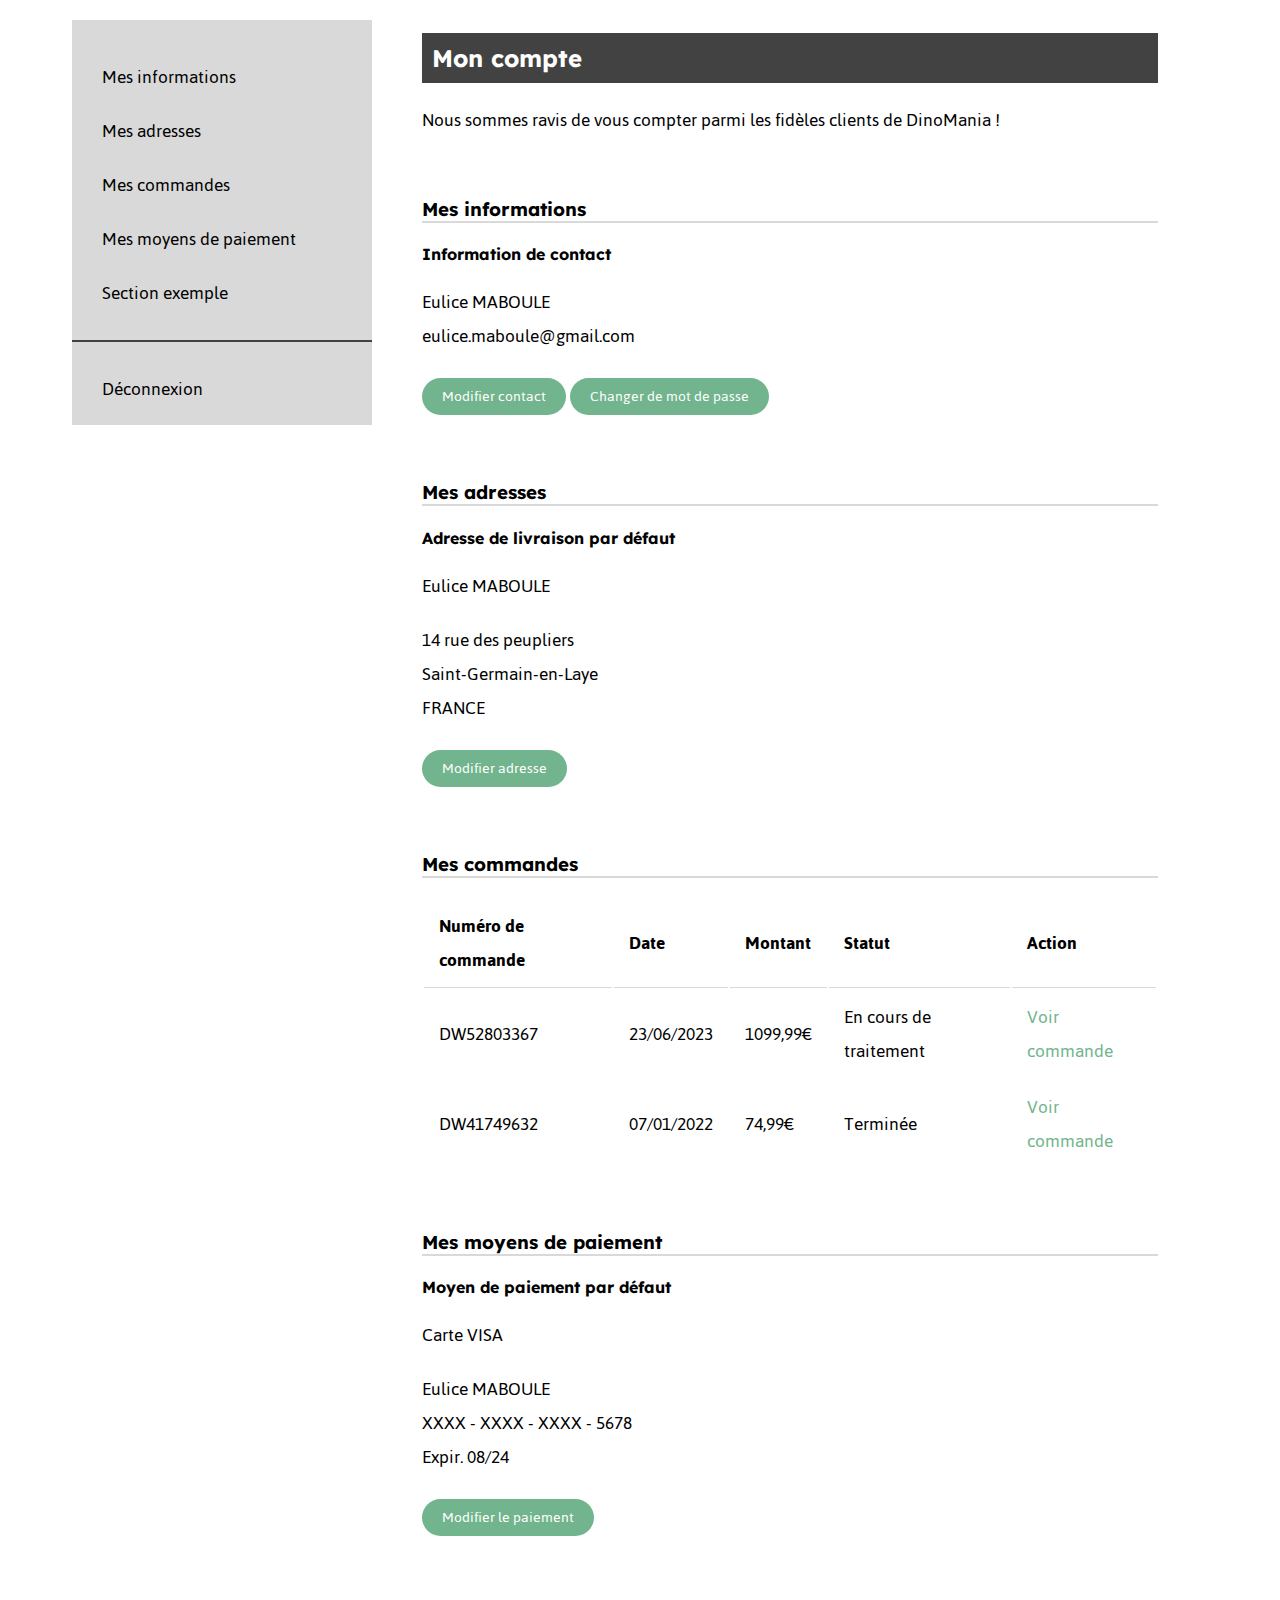
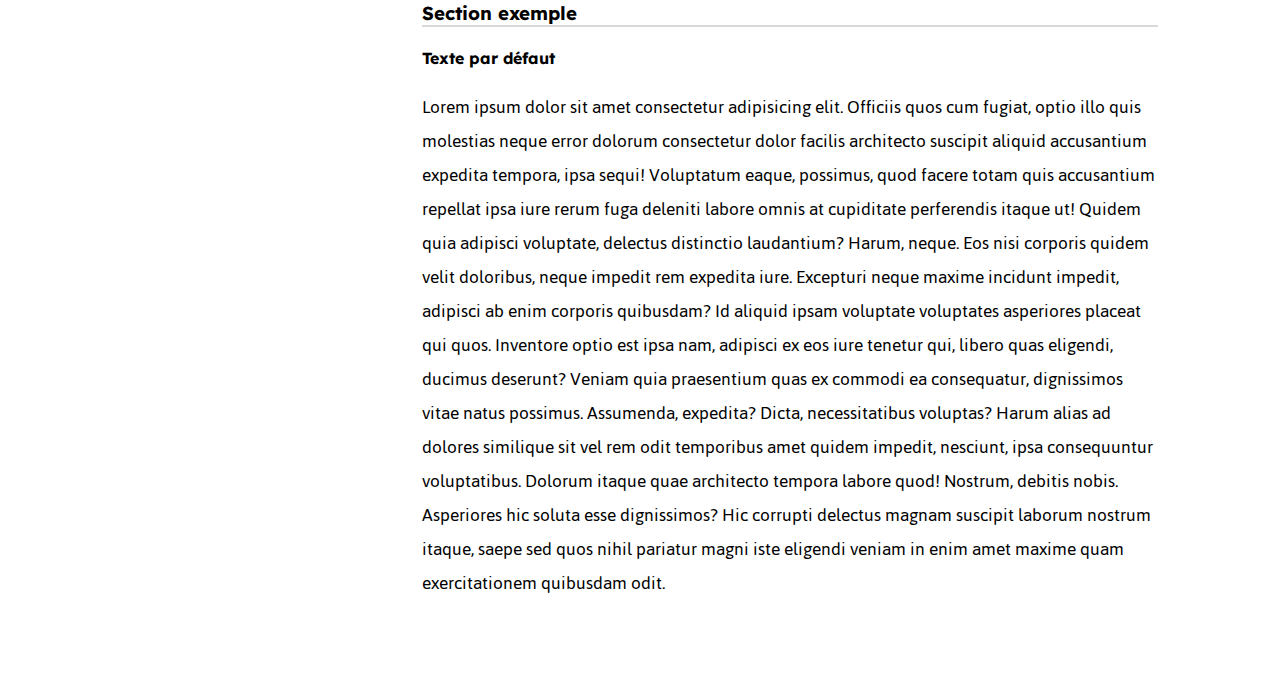
==== account.html @ 9f23fa91 "Product page finalized & several small updates" ====
<!DOCTYPE html>
<html lang="fr">

<head>
    <meta charset="UTF-8">
    <meta name="viewport" content="width=device-width, initial-scale=1.0">
    <title>Compte client - DinoMania</title>
    <link rel="stylesheet" href="styles.css">
    <link rel="stylesheet" href="style-CA.css">
    <link rel="preconnect" href="https://fonts.googleapis.com">
    <link rel="preconnect" href="https://fonts.gstatic.com" crossorigin>
    <link
        href="https://fonts.googleapis.com/css2?family=Jaldi:wght@400;700&family=Lexend:wght@100;200;300;400;500;600;700;800;900&family=Open+Sans:ital,wght@0,300;0,400;0,500;0,600;0,700;0,800;1,300;1,400;1,500;1,600;1,700;1,800&display=swap"
        rel="stylesheet">
</head>

<body>
    <!-- Insérer header -->

    <main class="flex">
        <div class="accountNav">
            <ul class="navItems" role="list">
                <li><a href="#infosCompte">Mes informations</a></li>
                <li><a href="#infosLivraison">Mes adresses</a></li>
                <li><a href="#commandesClient">Mes commandes</a></li>
                <li><a href="#moyensPaiement">Mes moyens de paiement</a></li>
                <li><a href="sectionipsum">Section exemple</a></li>
            </ul>
            <hr>
            <ul class="navItems" role="list">
                <li><a href="index.html">Déconnexion</a></li>
            </ul>
        </div>

        <div id="accountContent">
            <header>
                <h2>Mon compte</h2>
                <p>Nous sommes ravis de vous compter parmi les fidèles clients de DinoMania !</p>
            </header>
            <section id="infosCompte" class="accountSection">
                <h3>Mes informations</h3>
                <div class="subsection">
                    <h4>Information de contact</h4>
                    <p>Eulice MABOULE<br>eulice.maboule@gmail.com</p>
                    <a href="#" class="editButton">Modifier contact</a>
                    <a href="#" class="editButton">Changer de mot de passe</a>
                </div>
            </section>

            <section id="infosLivraison" class="accountSection">
                <h3>Mes adresses</h3>
                <div class="subsection">
                    <h4>Adresse de livraison par défaut</h4>
                    <p>Eulice MABOULE</p>
                    <p>14 rue des peupliers <br> Saint-Germain-en-Laye <br> FRANCE</p>
                    <a href="#" class="editButton">Modifier adresse</a>
                </div>
            </section>

            <section id="commandesClient" class="accountSection">
                <h3>Mes commandes</h3>
                <div class="subsection">
                    <table class="orderTable">
                        <tr>
                            <th>Numéro de commande</th>
                            <th>Date</th>
                            <th>Montant</th>
                            <th>Statut</th>
                            <th>Action</th>
                        </tr>
                        <tr>
                            <td>DW52803367</td>
                            <td>23/06/2023</td>
                            <td>1099,99€</td>
                            <td>En cours de traitement</td>
                            <td><a href="#">Voir commande</a></td>
                        </tr>
                        <tr>
                            <td>DW41749632</td>
                            <td>07/01/2022</td>
                            <td>74,99€</td>
                            <td>Terminée</td>
                            <td><a href="#">Voir commande</a></td>
                        </tr>
                    </table>
                </div>
            </section>

            <section id="moyensPaiement" class="accountSection">
                <h3>Mes moyens de paiement</h3>
                <div class="subsection">
                    <h4>Moyen de paiement par défaut</h4>
                    <p>Carte VISA</p>
                    <p>Eulice MABOULE <br> XXXX - XXXX - XXXX - 5678 <br> Expir. 08/24</p>
                    <a href="#" class="editButton">Modifier le paiement</a>
                </div>
            </section>
            <section id="sectionIpsum" class="accountSection">
                <h3>Section exemple</h3>
                <div class="subsection">
                    <h4>Texte par défaut</h4>
                    <p>Lorem ipsum dolor sit amet consectetur adipisicing elit. Officiis quos cum fugiat, optio illo
                        quis
                        molestias neque error dolorum consectetur dolor facilis architecto suscipit aliquid accusantium
                        expedita tempora, ipsa sequi!
                        Voluptatum eaque, possimus, quod facere totam quis accusantium repellat ipsa iure rerum fuga
                        deleniti labore omnis at cupiditate perferendis itaque ut! Quidem quia adipisci voluptate,
                        delectus
                        distinctio laudantium? Harum, neque.
                        Eos nisi corporis quidem velit doloribus, neque impedit rem expedita iure. Excepturi neque
                        maxime
                        incidunt impedit, adipisci ab enim corporis quibusdam? Id aliquid ipsam voluptate voluptates
                        asperiores placeat qui quos.
                        Inventore optio est ipsa nam, adipisci ex eos iure tenetur qui, libero quas eligendi, ducimus
                        deserunt? Veniam quia praesentium quas ex commodi ea consequatur, dignissimos vitae natus
                        possimus.
                        Assumenda, expedita?
                        Dicta, necessitatibus voluptas? Harum alias ad dolores similique sit vel rem odit temporibus
                        amet
                        quidem impedit, nesciunt, ipsa consequuntur voluptatibus. Dolorum itaque quae architecto tempora
                        labore quod! Nostrum, debitis nobis.
                        Asperiores hic soluta esse dignissimos? Hic corrupti delectus magnam suscipit laborum nostrum
                        itaque, saepe sed quos nihil pariatur magni iste eligendi veniam in enim amet maxime quam
                        exercitationem quibusdam odit.
                    </p>
            </section>
        </div>
    </main>
    <!-- Insérer footer -->
</body>

</html>
---- styles.css ----
/* Styles site-wide ---------------------------------------------------- */

@import url(https://fonts.googleapis.com/css2?family=Jaldi:wght@400;700&family=Lexend:wght@100;200;300;400;500;600;700;800;900&family=Open+Sans:ital,wght@0,300;0,400;0,500;0,600;0,700;0,800;1,300;1,400;1,500;1,600;1,700;1,800&display=swap);

h1, h2, h3, h4 {
    font-family: 'Lexend', Arial, sans-serif;
}

p, a, table, ul, .text {
    font-family: 'Jaldi', Arial, sans-serif;
    font-size: 20px;
}

p {
    padding: 0;
}

a {
    color: #71B48D;
    text-decoration: none;
}

a:hover {
    color: #424242;
}

.linkSelected {
    font-weight: bold;
    pointer-events: none;
}

/* Buttons ------------------------------------------------------------- */

.overlayButton {
    color: white;
    text-decoration: none;
    background-color: #71B48D;
    padding: 5px 20px;
    margin: 5px 5px;
    border-radius: 25px;
    display: inline-block;
}

.overlayButton:hover {
    color: rgb(0, 0, 0);
    background-color: #ffffff;
}

.lightButton {
    display: inline-block;
    color: white;
    border: 1px solid white;
    text-decoration: none;
    border-radius: 25px;
    padding: 5px 40px;
}

.lightButton:hover {
    color: black;
    background-color: white;
}

.editButton {
    color: white;
    font-size: medium;
    text-decoration: none;
    background-color: #71B48D;
    padding: 5px 20px;
    margin: 5px 0px;
    border-radius: 25px;
    display: inline-block;
}

.editButton:hover {
    color: white;
    background-color: #345140;
}

/*  Breadcrumb ------------------------------- */

.contentTop {
    min-height: 50px;
}

.breadcrumb {
    display: flex;
    flex-direction: row;
    justify-content: flex-start;
    align-items: center;
    font-family: 'Lexend', Arial, sans-serif;
    text-transform: uppercase;
}

.breadcrumb a {
    color: black;
    text-decoration: none;
}

.breadcrumb a:hover {
    color: #71B48D;
}

.breadcrumb span {
    padding: 5px;
}

/*  Recommended products --------------------------------- */

.recommendedItem {
    padding: 20px;
}

.productContainer {
    border-radius: 15px;
    height: 300px;
    width: auto;
    position: relative;
}

.productImage {
    width: 100%;
    height: 100%;
    border-radius: inherit;
    object-fit: cover;
}

.recommendedOverlay {
    width: 100%;
    height: 100%;
    border-radius: inherit;
    position: absolute;
    background: rgba(0, 0, 0, 0.6);
    display: flex;
    justify-content: center;
    align-items: center;
    flex-direction: column;
    opacity: 0;
}

.recommendedOverlay:hover {
    opacity: 1;
}

.productCat {
    color: white;
    background-color: #71B48D;
    border-radius: 5px;
    padding: 1% 3%;
    position: absolute;
    top: 5%;
    left: 5%;
    opacity: 90%;
}

.productPrice {
    Color: white;
    background-color: #424242;
    border-radius: 5px;
    padding: 1% 3%;
    position: absolute;
    bottom: 5%;
    right: 5%;
    opacity: 90%;
}

/* Cross-promo ----------------------------------- */

.crossPromo {
    margin-top: 25px;
}

.crossPromo h2 {
    text-align: center;
}
---- style-CA.css ----
/* Styles Page Compte client ---------------------------------------------------- */

body {
    padding-left: 5%;
    padding-right: 5%;
}

.flex {
    display: flex;
    flex-direction: row;
}


/* Account content --------------------------------------------------------------- */

#accountContent {
    padding: 50px;
    padding-top: 5px;
    max-width: 70%;
}

#accountContent h2 {
    background-color: #424242;
    vertical-align: middle;
    padding: 10px 10px;
    color: white;
}

#accountContent h3 {
    border-bottom: 2px solid #D9D9D9;
}

.accountSection {
    margin-top: 60px;
    margin-bottom: 30px;
}

.orderTable {
    text-align: left;
    table-layout: auto;
    width: 100%;
}

.orderTable th {
    border-bottom: 1px solid #D9D9D9;
    padding: 10px 15px;

}

.orderTable td {
    padding: 10px 15px;
}

/* Navigation latérale Page Compte client ---------------------------------------------------- */

.accountNav {
    background-color: #D9D9D9;
    min-width: 300px;
    max-height: 385px;
    padding-top: 10px;
    padding-bottom: 10px;
    position: sticky;
    top: 20px;
}

.accountNav a {
    color: black;
    padding: 10px 30px;
    display: block;
}

.accountNav a:hover {
    color: #D9D9D9;
    background-color: #424242;
}

.accountNav hr {
    border: 1px solid #424242
}

.navItems {
    list-style: none;
    padding-left: 0;
}

/* Media queries -------------------------------------------------------------- */

@media screen and (max-width:700px) {
    .accountNav {
        display: none;
    }
    .accountContent {
        max-width: 100%;
    }
}
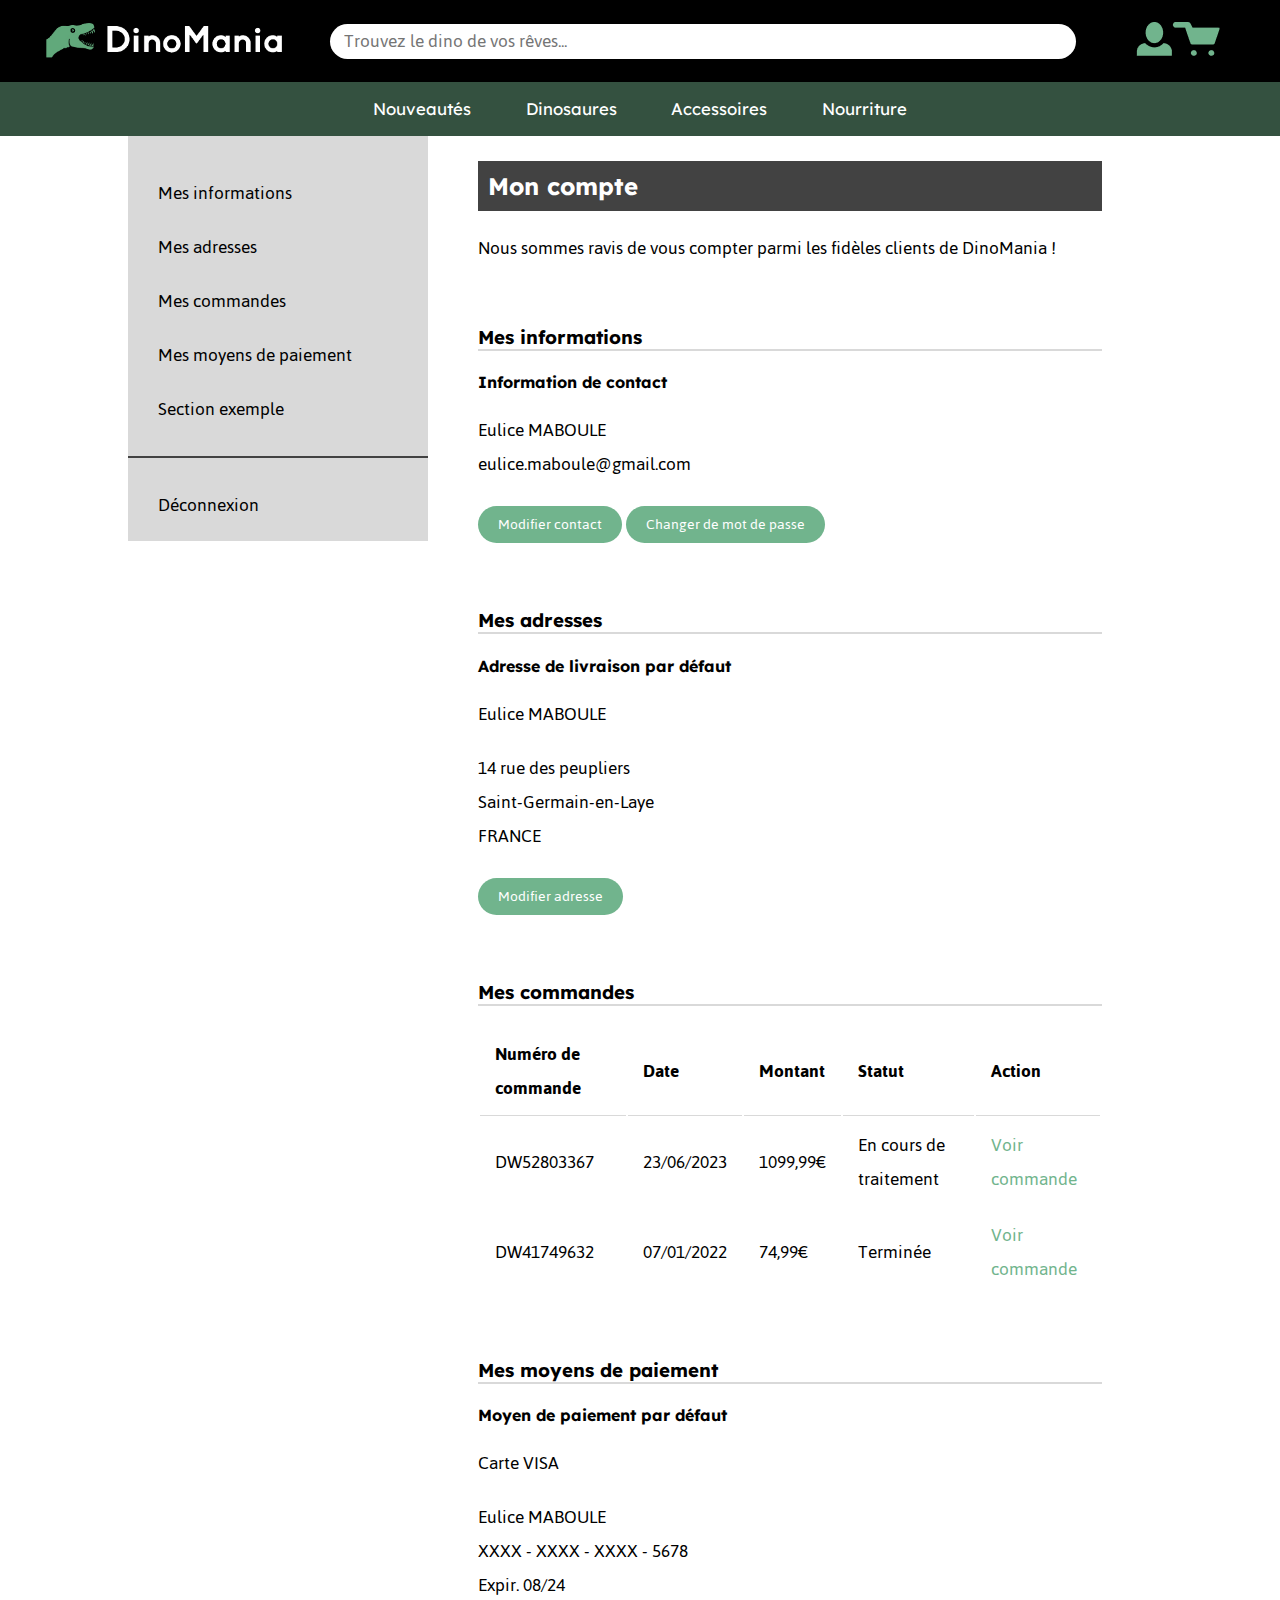
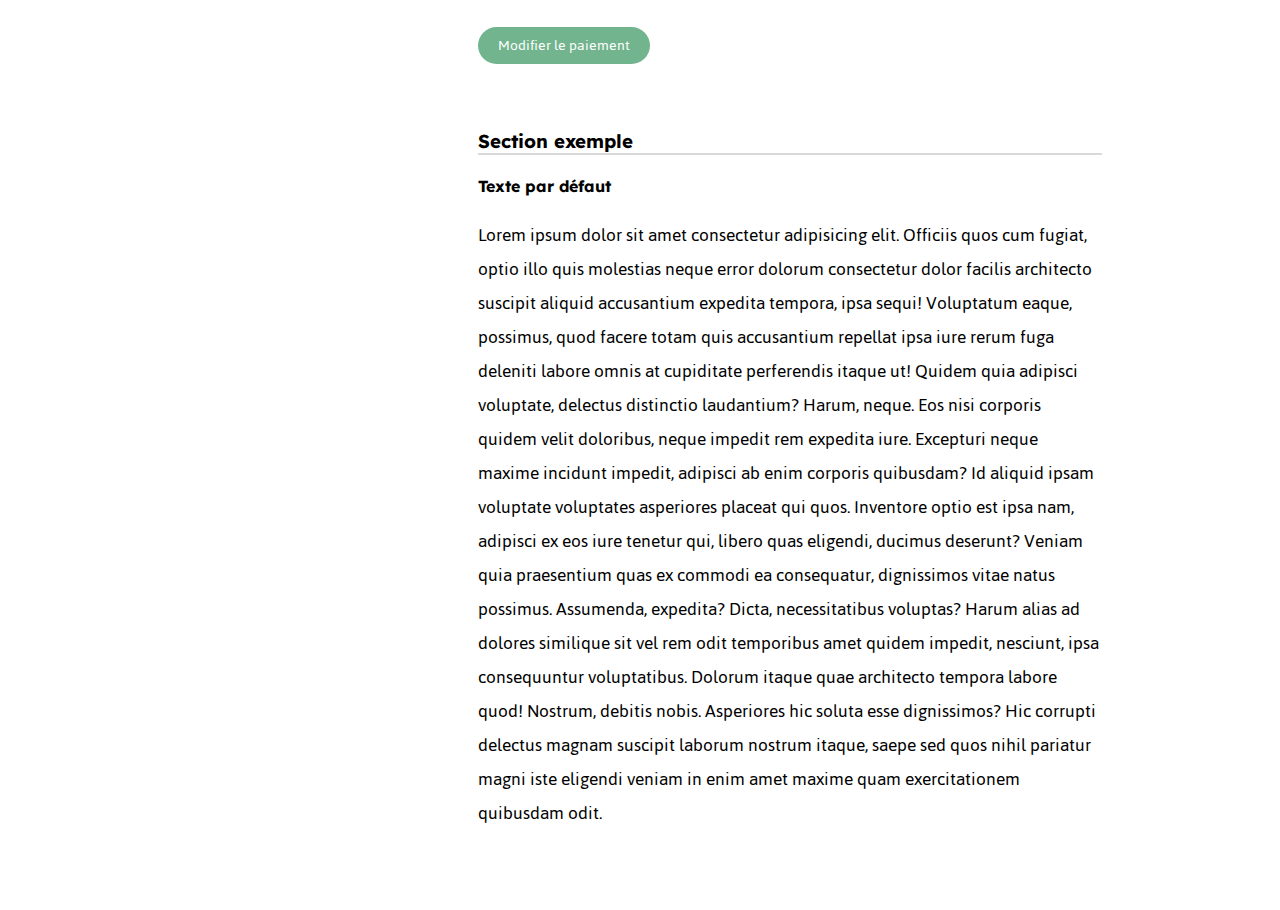
==== commit 74132983: "Ajout header" ====
--- a/account.html
+++ b/account.html
@@ -15,8 +15,7 @@
 </head>
 
 <body>
-    <!-- Insérer header -->
-
+    <main-header></main-header>
     <main class="flex">
         <div class="accountNav">
             <ul class="navItems" role="list">
@@ -127,6 +126,7 @@
         </div>
     </main>
     <!-- Insérer footer -->
+    <script src="main.js"></script>
 </body>
 
 </html>--- a/styles.css
+++ b/styles.css
@@ -1,12 +1,19 @@
 /* Styles site-wide ---------------------------------------------------- */
 
 @import url(https://fonts.googleapis.com/css2?family=Jaldi:wght@400;700&family=Lexend:wght@100;200;300;400;500;600;700;800;900&family=Open+Sans:ital,wght@0,300;0,400;0,500;0,600;0,700;0,800;1,300;1,400;1,500;1,600;1,700;1,800&display=swap);
+
+body {
+    padding: 0;
+    margin: 0;
+    box-sizing: border-box;
+    height: 100vh;
+}
 
 h1, h2, h3, h4 {
     font-family: 'Lexend', Arial, sans-serif;
 }
 
-p, a, table, ul, .text {
+p, a, table, ul, label, input, select, .text {
     font-family: 'Jaldi', Arial, sans-serif;
     font-size: 20px;
 }
@@ -24,9 +31,142 @@
     color: #424242;
 }
 
-.linkSelected {
-    font-weight: bold;
-    pointer-events: none;
+/* Main header ----------------------------------------------------------------------- */
+
+#mainHeader {
+    width: 100%;
+    background-color: black;
+    /* position: absolute;
+    top: 0;
+    margin-top: 0; */
+    display: flex;
+    flex-direction: row;
+    justify-content: space-between;
+    align-items: center;
+}
+
+#mainHeader figure {
+    text-align: center;
+    justify-content: center;
+    align-items: center;
+}
+
+#mainheader a:link {
+    font-family: 'Jaldi', Arial, sans-serif;
+    font-size: 20px;
+}
+
+#logo {
+    width: 20%;
+    height: 40px;
+}
+
+#dinomania {
+    height: 100%;
+}
+
+#mainHeader form {
+    width: 60%;
+    margin-right: auto;
+}
+
+#mainHeader input {
+    width: 100%;
+    height: 35px;
+    border-radius: 20px;
+    border: none;
+    padding: 0 2%;
+}
+
+#icon a {
+    font-family: none;
+}
+
+#icon {
+    height: 50px;
+    width: 10%;
+    display: flex;
+}
+
+@media screen and (max-width: 1000px) {
+    #logo {
+        height: 30px;
+    }
+}
+
+@media screen and (max-width: 800px) {
+
+    #mainHeader {
+        flex-wrap: wrap;
+    }
+    #mainHeader .headerBlock:nth-child(1) {
+        order: 1;
+    }
+    #mainHeader .headerBlock:nth-child(2) {
+        order: 3;
+    }
+    #mainHeader .headerBlock:nth-child(3) {
+        order: 2;
+    }
+    #icon {
+        display: flex;
+        justify-content: center;
+        align-items: center;
+    }
+    form {
+        position: relative;
+        left: 50%;
+        transform: translateX(-50%);
+        margin-bottom: 15px;
+    }
+    #mainHeader input {
+        font-size: medium;
+    }
+
+}
+
+/* Main navigation ----------------------------------------------------------------------------- */
+
+#mainNav {
+    width: 100%;
+    background-color: #345140;
+    display: flex;
+    flex-direction: row;
+    justify-content: center;
+    align-items: center;
+}
+
+#mainNav ul {
+    width: 100%;
+    text-align: center;
+    margin: 10px;
+    padding: 0;
+}
+
+#mainNav li {
+    display: inline-block;
+    list-style: none;
+    padding: 0 2%;
+    margin: 0;
+}
+
+#mainNav a {
+    color: white;
+    font-family: 'Lexend', Arial, sans-serif;
+    font-size: smaller;
+}
+
+#mainNav li:hover {
+    border: none;
+    border-radius: 20px;
+    background-color: hsla(0, 0%, 85%, 0.2);
+    transition: 0, 4ms;
+}
+
+@media screen and (max-width: 800px) {
+    #mainNav a {
+        font-size: small;
+    }
 }
 
 /* Buttons ------------------------------------------------------------- */
@@ -89,6 +229,11 @@
     align-items: center;
     font-family: 'Lexend', Arial, sans-serif;
     text-transform: uppercase;
+}
+
+.linkSelected {
+    font-weight: bold;
+    pointer-events: none;
 }
 
 .breadcrumb a {
--- a/style-CA.css
+++ b/style-CA.css
@@ -1,14 +1,10 @@
 
 /* Styles Page Compte client ---------------------------------------------------- */
-
-body {
-    padding-left: 5%;
-    padding-right: 5%;
-}
 
 .flex {
     display: flex;
     flex-direction: row;
+    padding: 0 10%;
 }
 
 
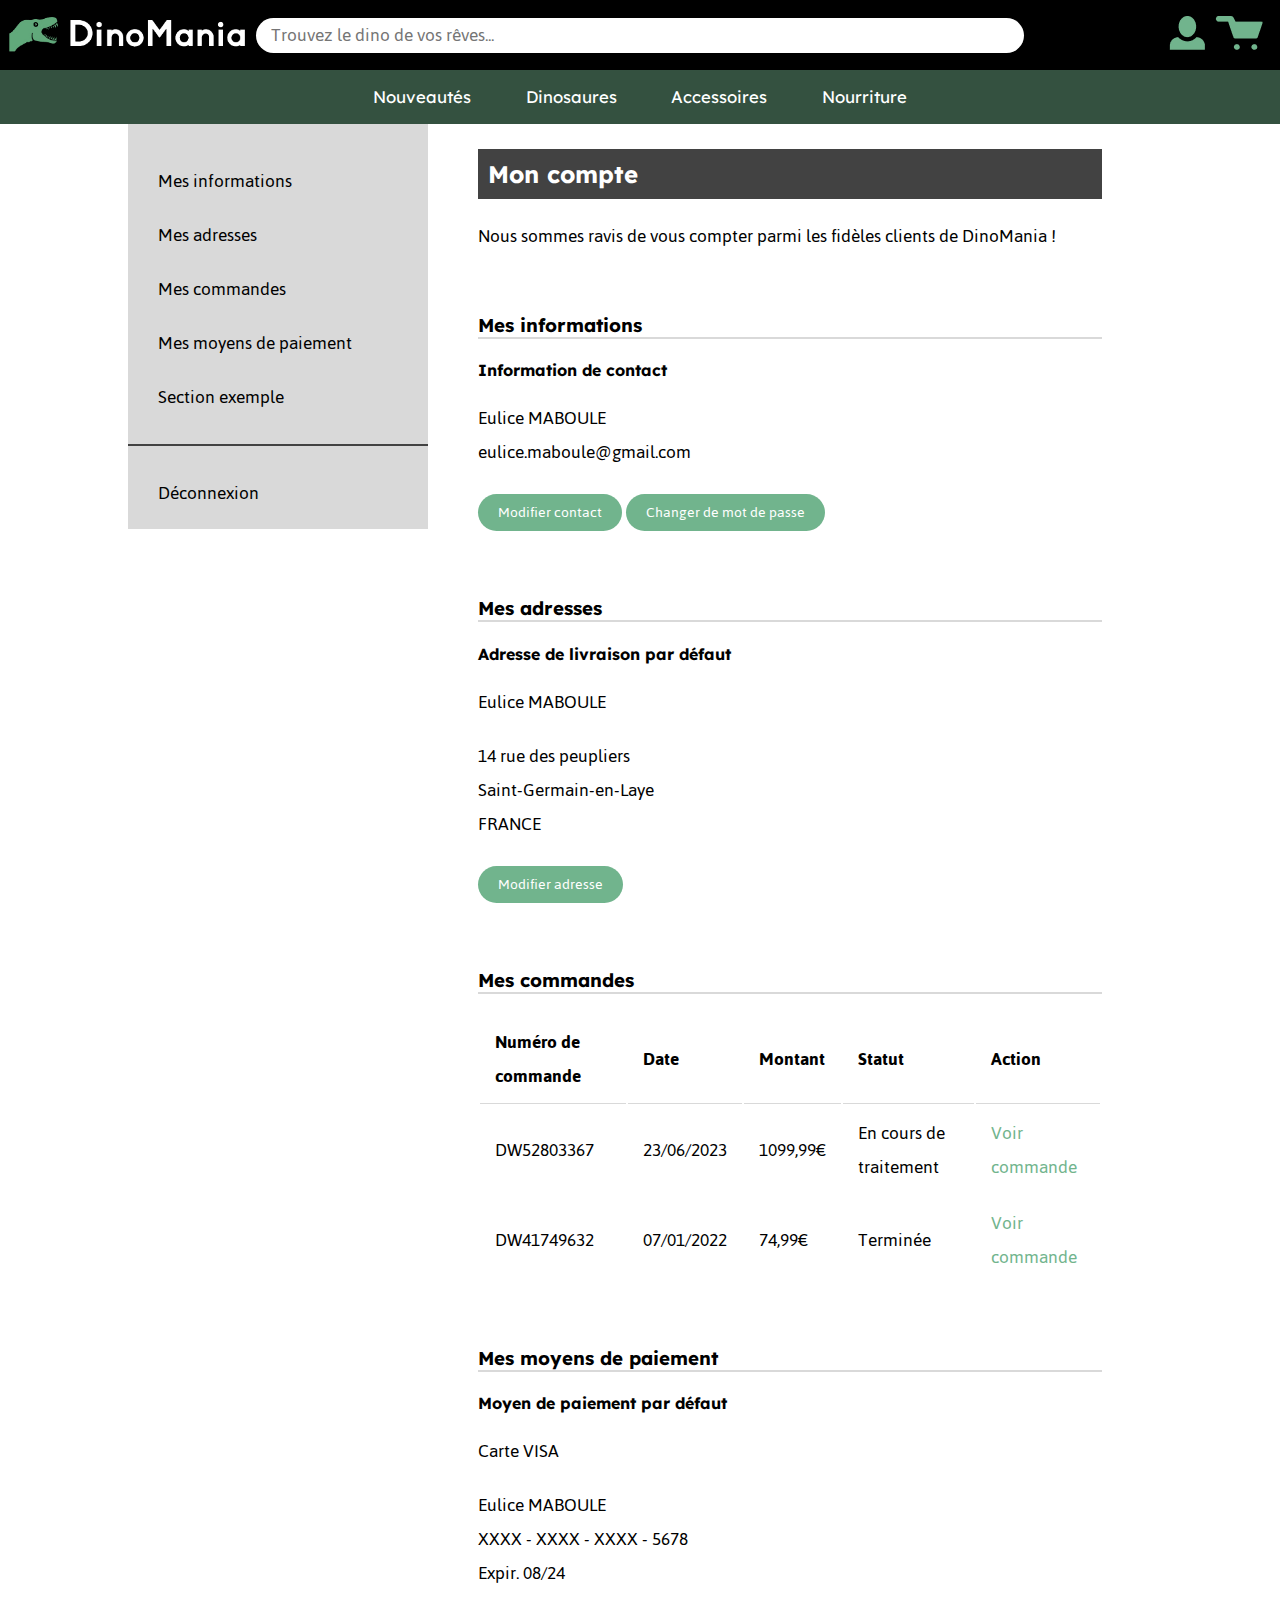
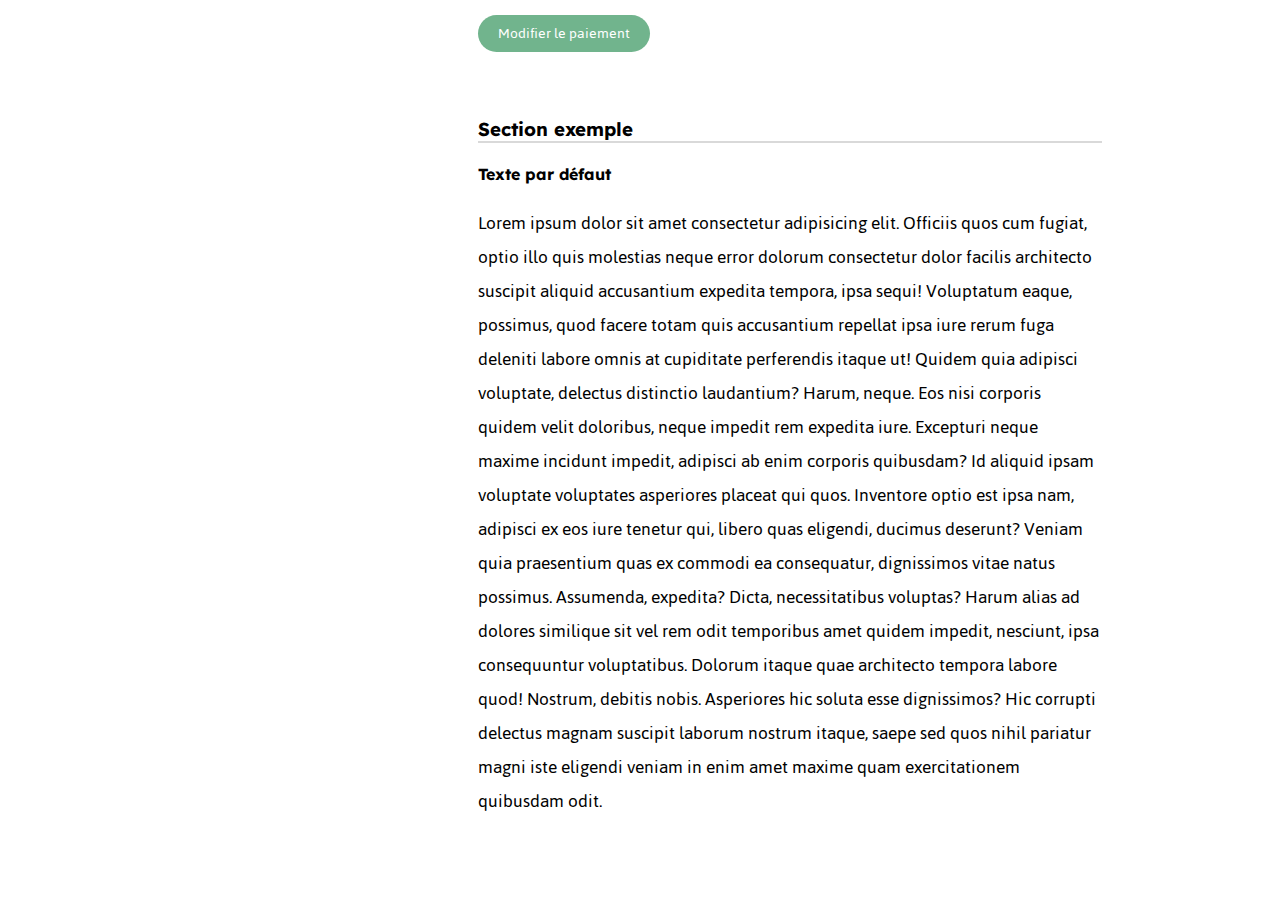
==== commit 861eddd3: "Small adjustments on several pages" ====
--- a/account.html
+++ b/account.html
@@ -7,11 +7,6 @@
     <title>Compte client - DinoMania</title>
     <link rel="stylesheet" href="styles.css">
     <link rel="stylesheet" href="style-CA.css">
-    <link rel="preconnect" href="https://fonts.googleapis.com">
-    <link rel="preconnect" href="https://fonts.gstatic.com" crossorigin>
-    <link
-        href="https://fonts.googleapis.com/css2?family=Jaldi:wght@400;700&family=Lexend:wght@100;200;300;400;500;600;700;800;900&family=Open+Sans:ital,wght@0,300;0,400;0,500;0,600;0,700;0,800;1,300;1,400;1,500;1,600;1,700;1,800&display=swap"
-        rel="stylesheet">
 </head>
 
 <body>
--- a/styles.css
+++ b/styles.css
@@ -6,18 +6,23 @@
     padding: 0;
     margin: 0;
     box-sizing: border-box;
-    height: 100vh;
+    /* height: 100vh; */
 }
 
 h1, h2, h3, h4 {
     font-family: 'Lexend', Arial, sans-serif;
 }
 
-p, a, table, ul, label, input, select, .text {
+p, a, table, ul, label, input, .text {
     font-family: 'Jaldi', Arial, sans-serif;
     font-size: 20px;
 }
 
+select {
+    font-family: 'Jaldi', Arial, sans-serif;
+    font-size: 18px;
+}
+
 p {
     padding: 0;
 }
@@ -35,6 +40,7 @@
 
 #mainHeader {
     width: 100%;
+    min-width: 390px;
     background-color: black;
     /* position: absolute;
     top: 0;
@@ -59,6 +65,7 @@
 #logo {
     width: 20%;
     height: 40px;
+    margin: 0;
 }
 
 #dinomania {
@@ -80,12 +87,14 @@
 
 #icon a {
     font-family: none;
+    margin: 5px;
 }
 
 #icon {
     height: 50px;
     width: 10%;
     display: flex;
+    margin: 10px 0;
 }
 
 @media screen and (max-width: 1000px) {
@@ -129,6 +138,7 @@
 
 #mainNav {
     width: 100%;
+    min-width: 390px;
     background-color: #345140;
     display: flex;
     flex-direction: row;
@@ -222,7 +232,7 @@
     min-height: 50px;
 }
 
-.breadcrumb {
+.customBreadcrumb {
     display: flex;
     flex-direction: row;
     justify-content: flex-start;
@@ -236,16 +246,16 @@
     pointer-events: none;
 }
 
-.breadcrumb a {
+.customBreadcrumb a {
     color: black;
     text-decoration: none;
 }
 
-.breadcrumb a:hover {
+.customBreadcrumb a:hover {
     color: #71B48D;
 }
 
-.breadcrumb span {
+.customBreadcrumb span {
     padding: 5px;
 }
 
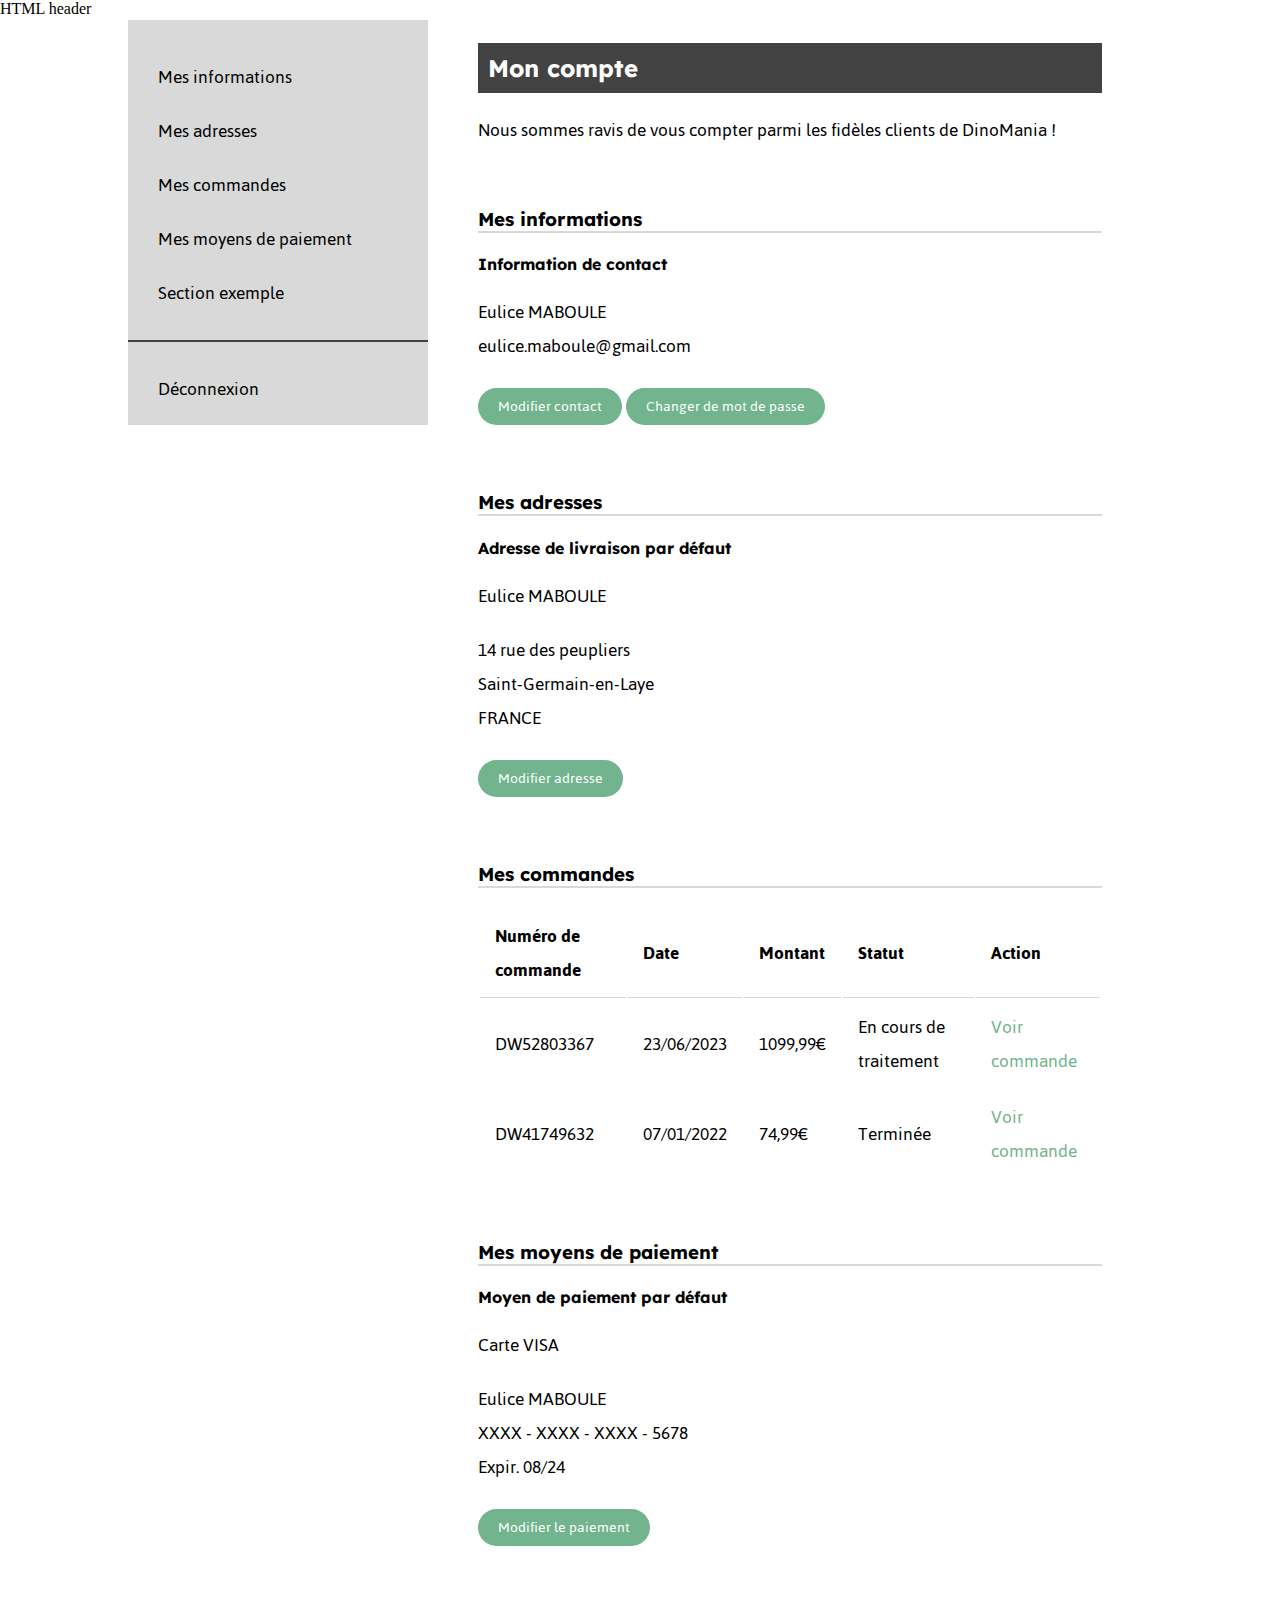
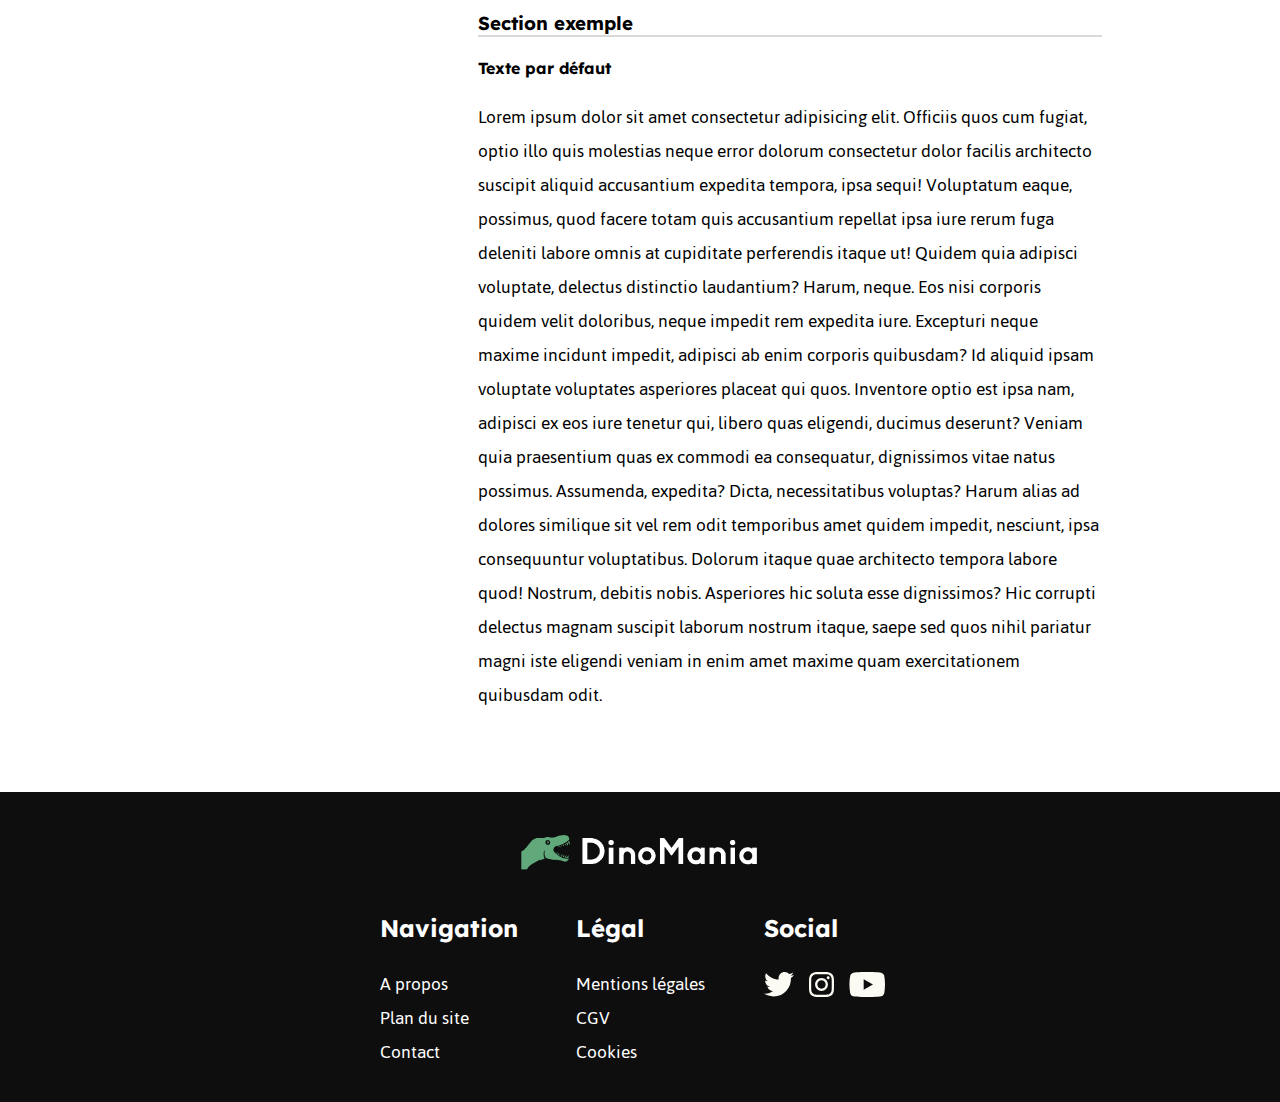
==== commit dea6a53e: "Added main footer" ====
--- a/account.html
+++ b/account.html
@@ -120,7 +120,7 @@
             </section>
         </div>
     </main>
-    <!-- Insérer footer -->
+    <main-footer></main-footer>
     <script src="main.js"></script>
 </body>
 
--- a/styles.css
+++ b/styles.css
@@ -38,107 +38,13 @@
 
 /* Main header ----------------------------------------------------------------------- */
 
-#mainHeader {
-    width: 100%;
-    min-width: 390px;
-    background-color: black;
-    /* position: absolute;
-    top: 0;
-    margin-top: 0; */
-    display: flex;
-    flex-direction: row;
-    justify-content: space-between;
-    align-items: center;
-}
-
-#mainHeader figure {
-    text-align: center;
-    justify-content: center;
-    align-items: center;
-}
-
-#mainheader a:link {
-    font-family: 'Jaldi', Arial, sans-serif;
-    font-size: 20px;
-}
-
-#logo {
-    width: 20%;
-    height: 40px;
-    margin: 0;
-}
-
-#dinomania {
-    height: 100%;
-}
-
-#mainHeader form {
-    width: 60%;
-    margin-right: auto;
-}
-
-#mainHeader input {
-    width: 100%;
-    height: 35px;
-    border-radius: 20px;
-    border: none;
-    padding: 0 2%;
-}
-
-#icon a {
-    font-family: none;
-    margin: 5px;
-}
-
-#icon {
-    height: 50px;
-    width: 10%;
-    display: flex;
-    margin: 10px 0;
-}
-
-@media screen and (max-width: 1000px) {
-    #logo {
-        height: 30px;
-    }
-}
-
-@media screen and (max-width: 800px) {
-
-    #mainHeader {
-        flex-wrap: wrap;
-    }
-    #mainHeader .headerBlock:nth-child(1) {
-        order: 1;
-    }
-    #mainHeader .headerBlock:nth-child(2) {
-        order: 3;
-    }
-    #mainHeader .headerBlock:nth-child(3) {
-        order: 2;
-    }
-    #icon {
-        display: flex;
-        justify-content: center;
-        align-items: center;
-    }
-    form {
-        position: relative;
-        left: 50%;
-        transform: translateX(-50%);
-        margin-bottom: 15px;
-    }
-    #mainHeader input {
-        font-size: medium;
-    }
-
-}
+
 
 /* Main navigation ----------------------------------------------------------------------------- */
 
 #mainNav {
     width: 100%;
-    min-width: 390px;
+    /* min-width: 390px; */
     background-color: #345140;
     display: flex;
     flex-direction: row;
@@ -177,6 +83,101 @@
     #mainNav a {
         font-size: small;
     }
+}
+
+/* Footer -------------------------------------------------------------- */
+
+#mainFooter {
+    background-color: #0E0E0E;
+    color: white;
+    display: flex;
+    justify-content: center;
+    align-items: center;
+    padding: 2% 0 1% 0;
+}
+
+#mainFooterContainer {
+    width: 70%;
+    /* height: 150px; */
+    display: flex;
+    justify-content: center;
+    align-items: center;
+    flex-wrap: wrap;
+    margin: 0;
+    padding: 0;
+}
+
+.mainFooterBlock {
+    padding: 0 4%;
+}
+
+.mainFooterBlock h3 {
+    font-size: x-large;
+}
+
+#mainFooterLogo {
+    height: 50%;
+    display: flex;
+    justify-content: center;
+    align-items: center;
+    padding: 0 15px;
+}
+
+#mainFooterLogo img {
+    display: block;
+    width: 100%;
+    max-width: 250px;
+}
+
+#mainFooterNav {
+    width: 65%;
+    height: 100%;
+    display: flex;
+    justify-content: center;
+    align-items: start; 
+}
+
+.mainFooterBlock {
+    padding: 0 5%;
+}
+
+#mainFooter ul {
+    list-style: none;
+    padding-left: 0;
+}
+
+#mainFooter li {
+    font-size:large
+}
+
+#mainFooter a {
+    color: white;
+    text-decoration: none;
+}
+
+#mainFooter a:hover {
+    color: #71B48D;
+}
+
+#mainFooterIcons {
+    display: flex;
+    flex-wrap: wrap;
+}
+
+#mainFooterSocial figure {
+    display: inline;
+    margin: 0;
+    margin-right: 15px;
+    margin-top: 5px;
+
+}
+
+#mainFooterSocial img {
+    height: 25px;
+}
+
+#mainFooterSocial img:hover {
+    transform: scale(115%);
 }
 
 /* Buttons ------------------------------------------------------------- */
@@ -322,6 +323,7 @@
 
 .crossPromo {
     margin-top: 25px;
+    margin-bottom: 2%;
 }
 
 .crossPromo h2 {
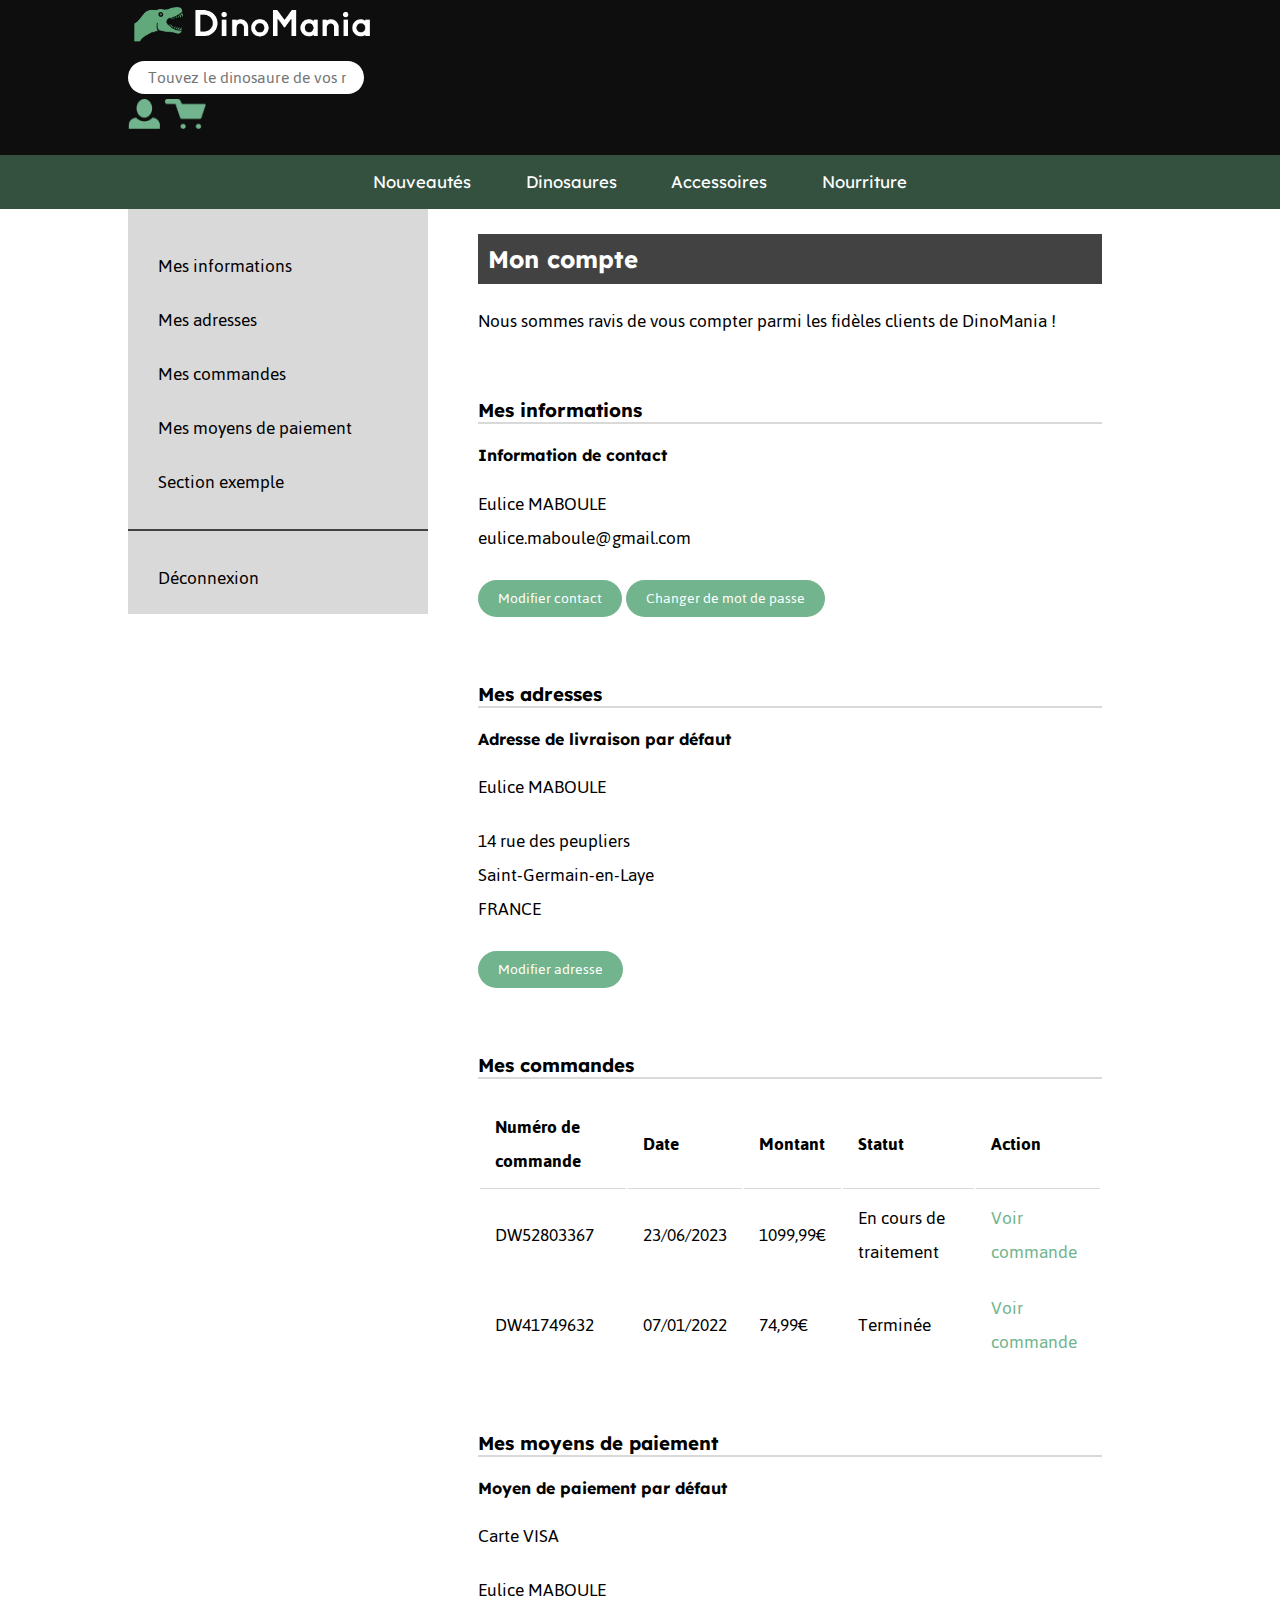
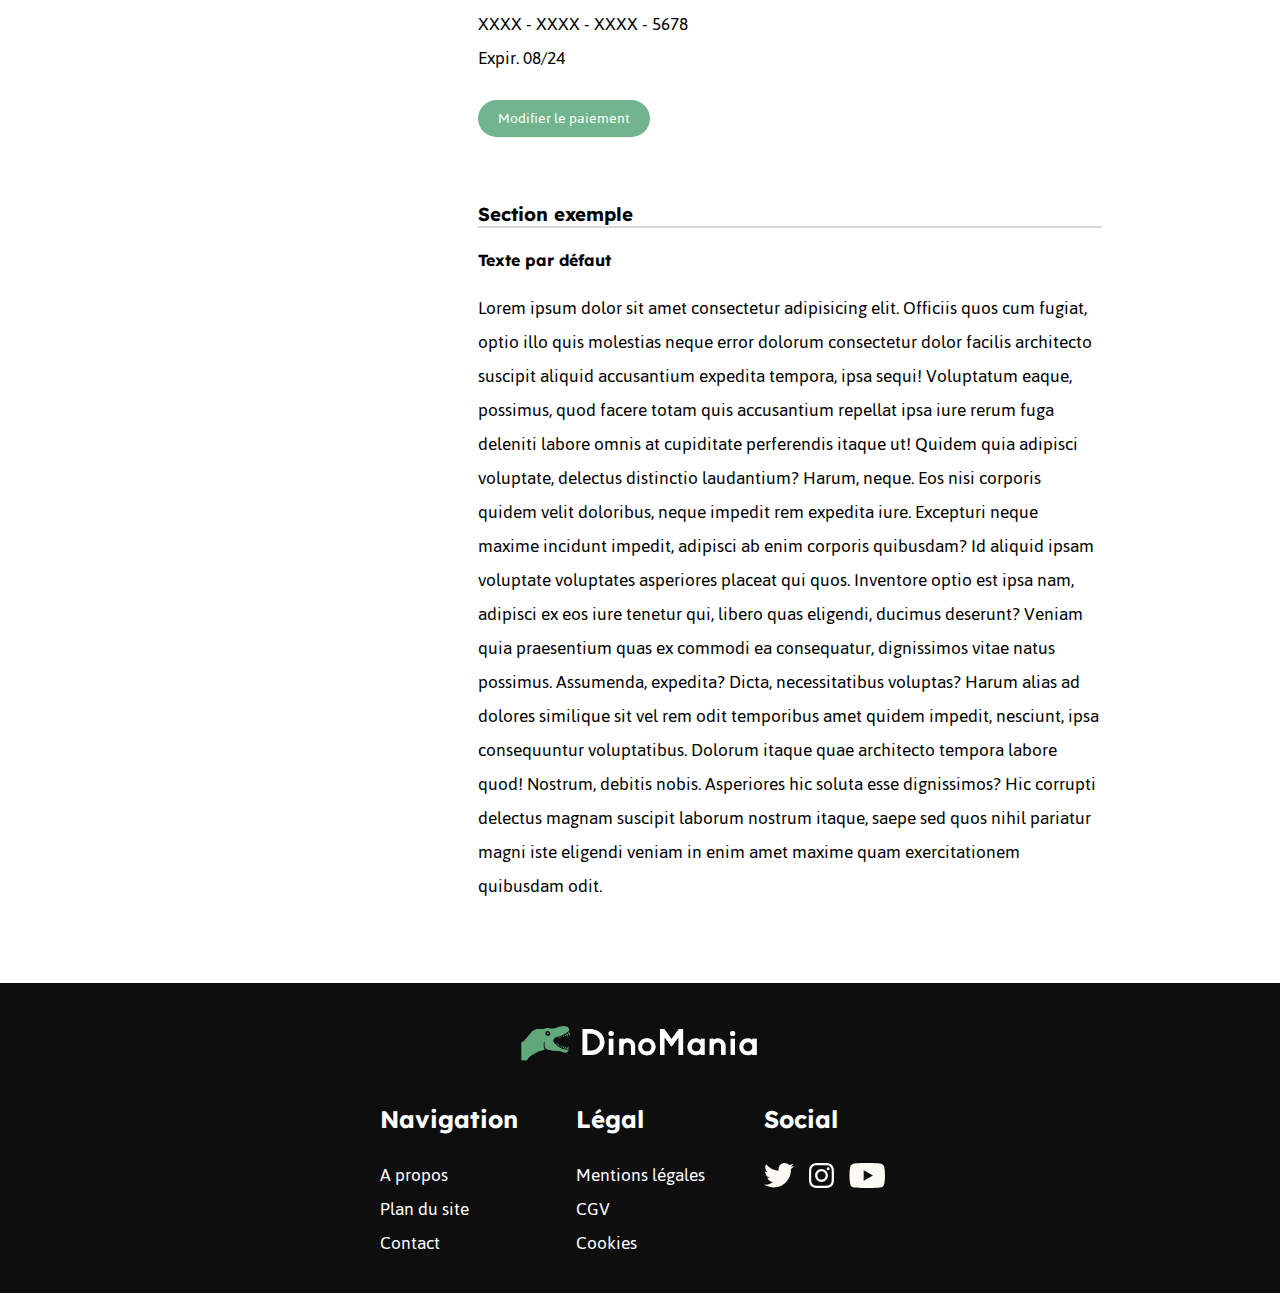
==== commit b1952427: "Changed header" ====
--- a/account.html
+++ b/account.html
@@ -5,6 +5,9 @@
     <meta charset="UTF-8">
     <meta name="viewport" content="width=device-width, initial-scale=1.0">
     <title>Compte client - DinoMania</title>
+    <link rel="icon" type="image/x-icon" href="/icons/favicon.png">
+    <link href="https://cdn.jsdelivr.net/npm/bootstrap@5.3.0/dist/css/bootstrap.min.css" rel="stylesheet"
+        integrity="sha384-9ndCyUaIbzAi2FUVXJi0CjmCapSmO7SnpJef0486qhLnuZ2cdeRhO02iuK6FUUVM" crossorigin="anonymous">
     <link rel="stylesheet" href="styles.css">
     <link rel="stylesheet" href="style-CA.css">
 </head>
--- a/styles.css
+++ b/styles.css
@@ -38,7 +38,95 @@
 
 /* Main header ----------------------------------------------------------------------- */
 
-
+#mainHeader {
+    background-color: #0E0E0E;
+    padding: 5px 0;
+}
+
+#mainHeader .bloc {
+    margin: 5px 0;
+}
+
+#mainHeader nav {
+    margin: 0 10%;
+}
+
+#dinomania {
+    height: 100%;
+    width: 250px;
+}
+
+#mainHeader input {
+    padding-left: 10px;
+    font-size: large;
+}
+
+#mainHeader input::placeholder {
+    padding-left: 10px;
+}
+
+#mainHeader .logo {
+    margin: 0;
+}
+
+.logo img {
+    max-width: 250px;
+}
+
+#mainHeader input {
+    border-radius: 25px;
+    border: none;
+    margin-top: px;
+}
+
+#mainHeaderIcons {
+    padding-bottom: 5px;
+}
+
+#mainHeaderIcons img {
+    height: 30px;
+}
+
+@media screen and (max-width: 800px) {
+    nav {
+        flex-wrap: wrap;
+    }
+
+    #mainHeader .bloc:nth-child(1) {
+        order: 1;
+    }
+
+    #mainHeader .bloc:nth-child(2) {
+        order: 3;
+    }
+
+    #mainHeader .bloc:nth-child(3) {
+        order: 2;
+    }
+
+    #mainHeader form {
+        position: relative;
+        left: 50%;
+        transform: translateX(-50%);
+        margin-bottom: 10px;
+    }
+
+    /* #icon {
+        display: flex;
+        justify-content: center;
+        align-items: center;
+    } */
+
+    #icon img {
+        width: 100%;
+    }
+    #dinomania{
+        width: 100% !important;
+    }
+   .logo{
+    width: 70%;
+   }
+}
 
 /* Main navigation ----------------------------------------------------------------------------- */
 
@@ -50,6 +138,9 @@
     flex-direction: row;
     justify-content: center;
     align-items: center;
+    position: sticky;
+    top: 0px;
+    z-index: 1;
 }
 
 #mainNav ul {
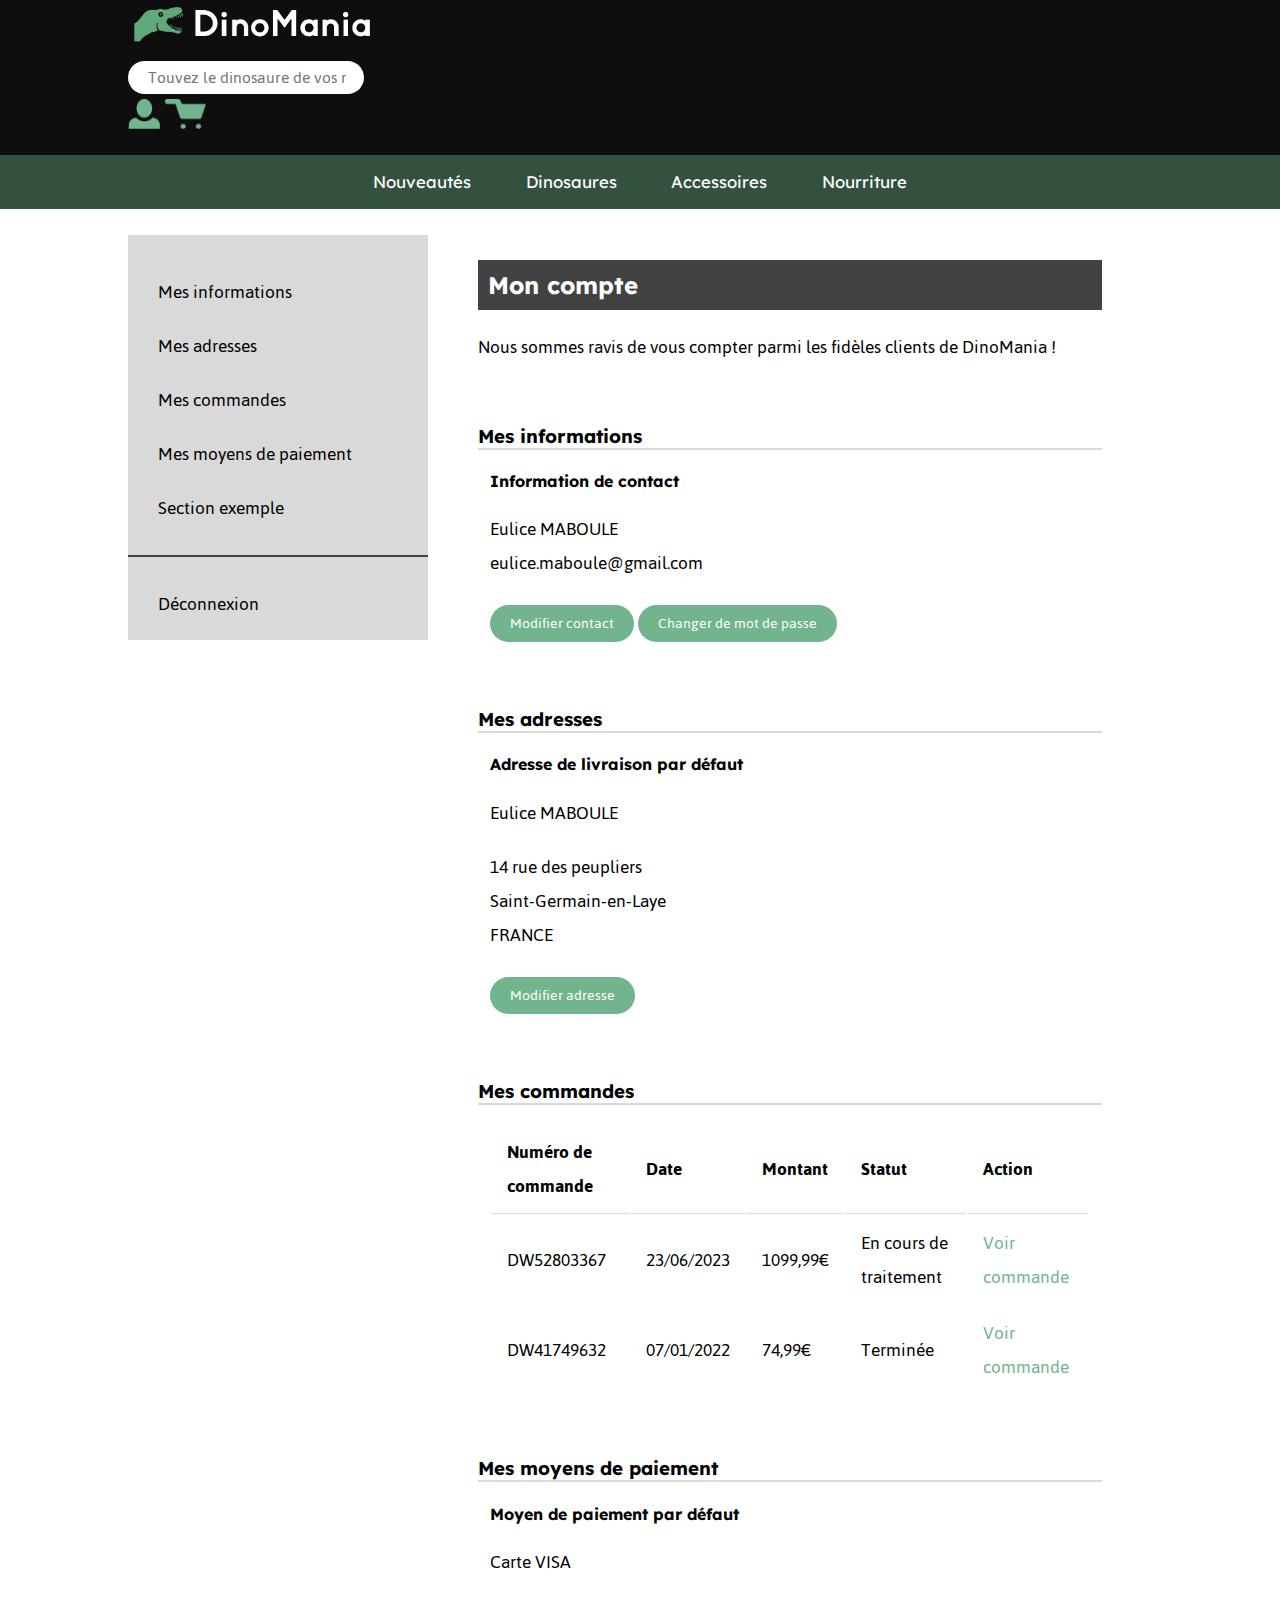
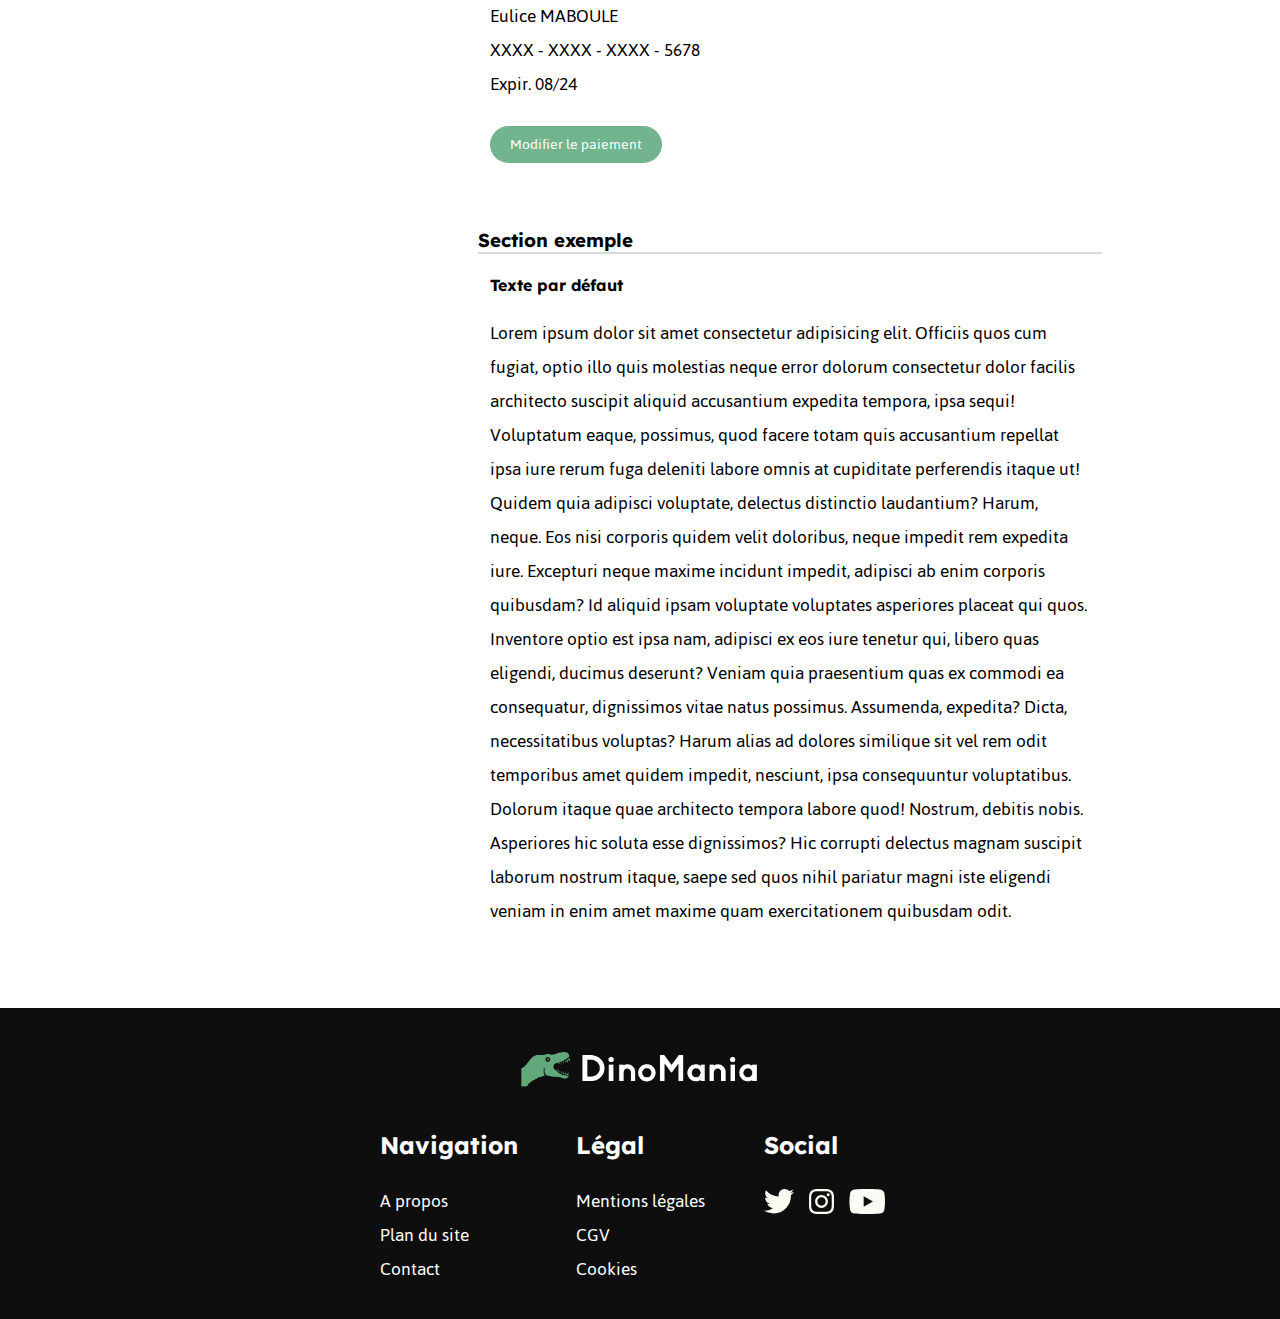
==== commit 833e0b94: "Margin adjustements accross pages" ====
--- a/account.html
+++ b/account.html
@@ -14,14 +14,14 @@
 
 <body>
     <main-header></main-header>
-    <main class="flex">
+    <main id="customerContainer" class="flex">
         <div class="accountNav">
             <ul class="navItems" role="list">
                 <li><a href="#infosCompte">Mes informations</a></li>
                 <li><a href="#infosLivraison">Mes adresses</a></li>
                 <li><a href="#commandesClient">Mes commandes</a></li>
                 <li><a href="#moyensPaiement">Mes moyens de paiement</a></li>
-                <li><a href="sectionipsum">Section exemple</a></li>
+                <li><a href="#sectionIpsum">Section exemple</a></li>
             </ul>
             <hr>
             <ul class="navItems" role="list">
--- a/style-CA.css
+++ b/style-CA.css
@@ -1,5 +1,9 @@
 
 /* Styles Page Compte client ---------------------------------------------------- */
+
+#customerContainer {
+    margin-top: 2%;
+}
 
 .flex {
     display: flex;
@@ -13,7 +17,7 @@
 #accountContent {
     padding: 50px;
     padding-top: 5px;
-    max-width: 70%;
+    width: 70%;
 }
 
 #accountContent h2 {
@@ -30,6 +34,11 @@
 .accountSection {
     margin-top: 60px;
     margin-bottom: 30px;
+    width: 100%;
+}
+
+.subsection {
+    margin: 2%;
 }
 
 .orderTable {
@@ -57,7 +66,7 @@
     padding-top: 10px;
     padding-bottom: 10px;
     position: sticky;
-    top: 20px;
+    top: 40px;
 }
 
 .accountNav a {
@@ -82,11 +91,11 @@
 
 /* Media queries -------------------------------------------------------------- */
 
-@media screen and (max-width:700px) {
+@media screen and (max-width:800px) {
     .accountNav {
         display: none;
     }
-    .accountContent {
-        max-width: 100%;
+    #accountContent {
+        width: 100%;
     }
 }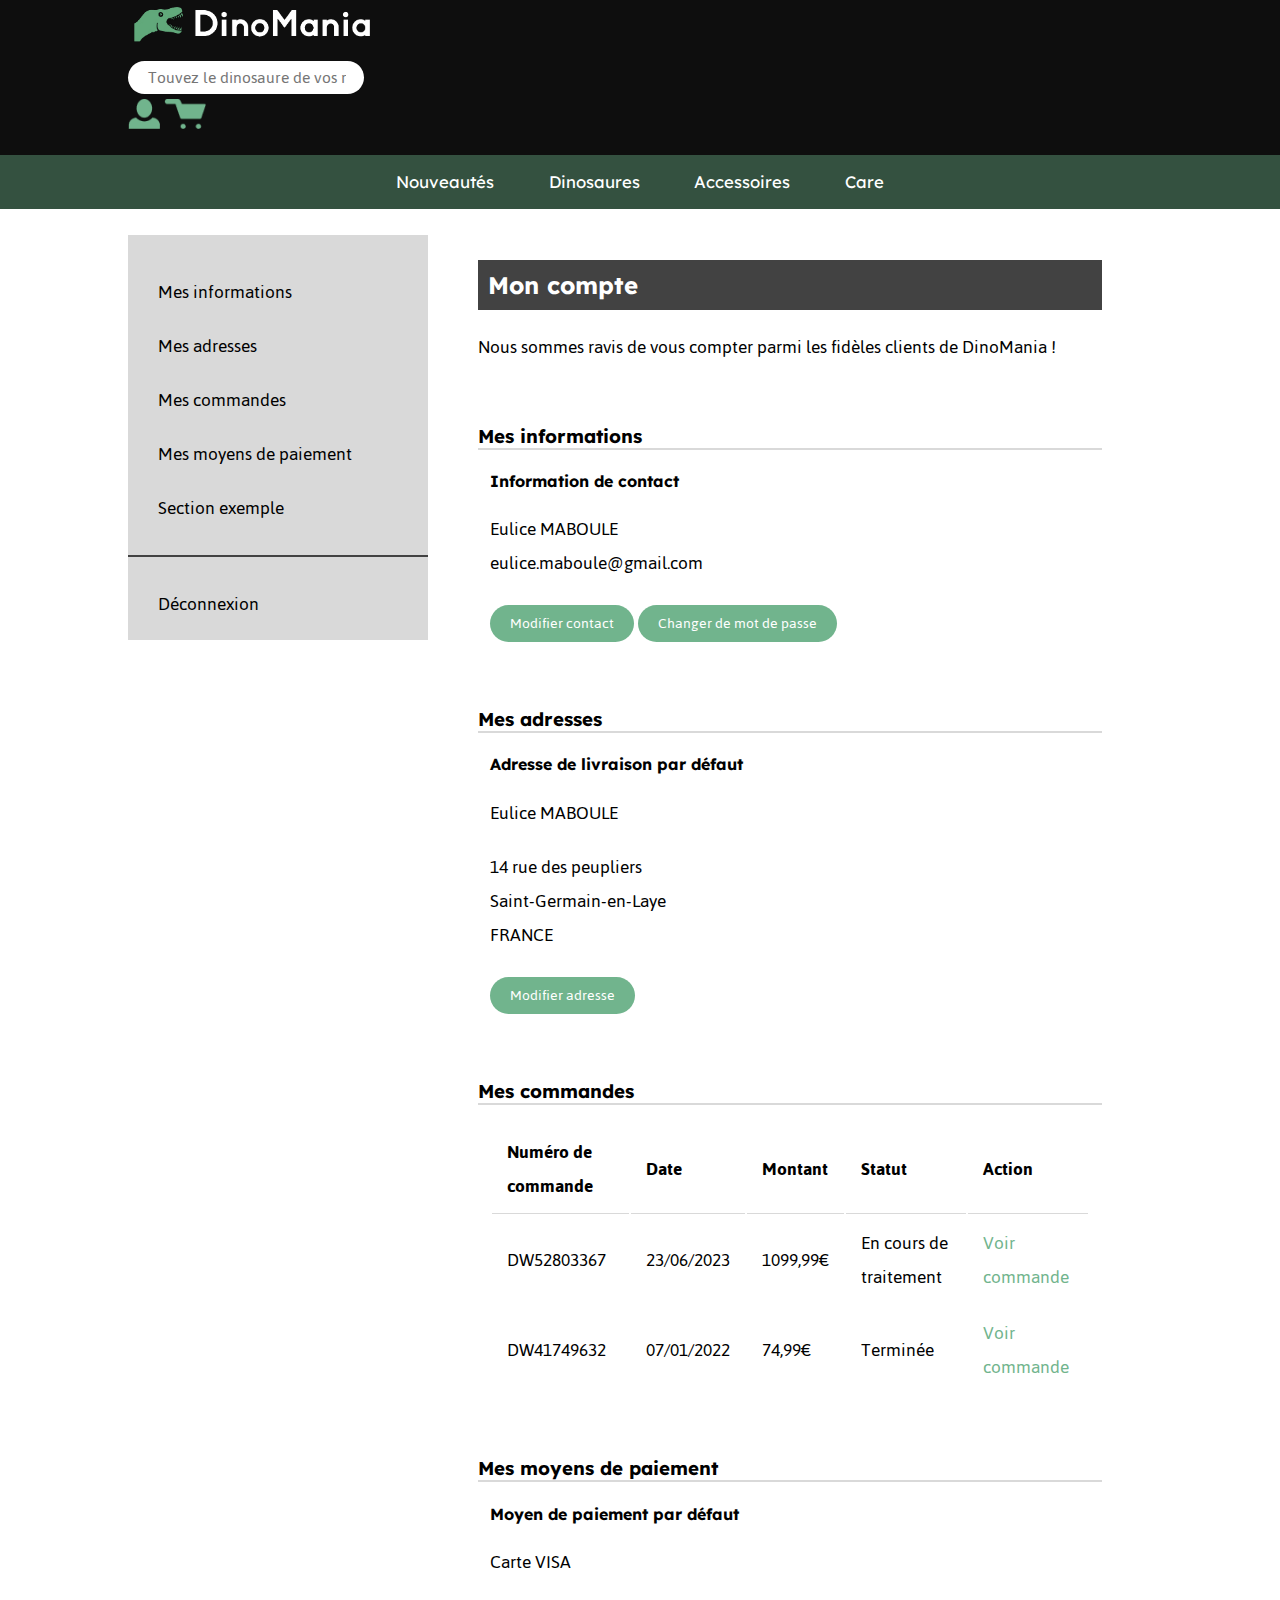
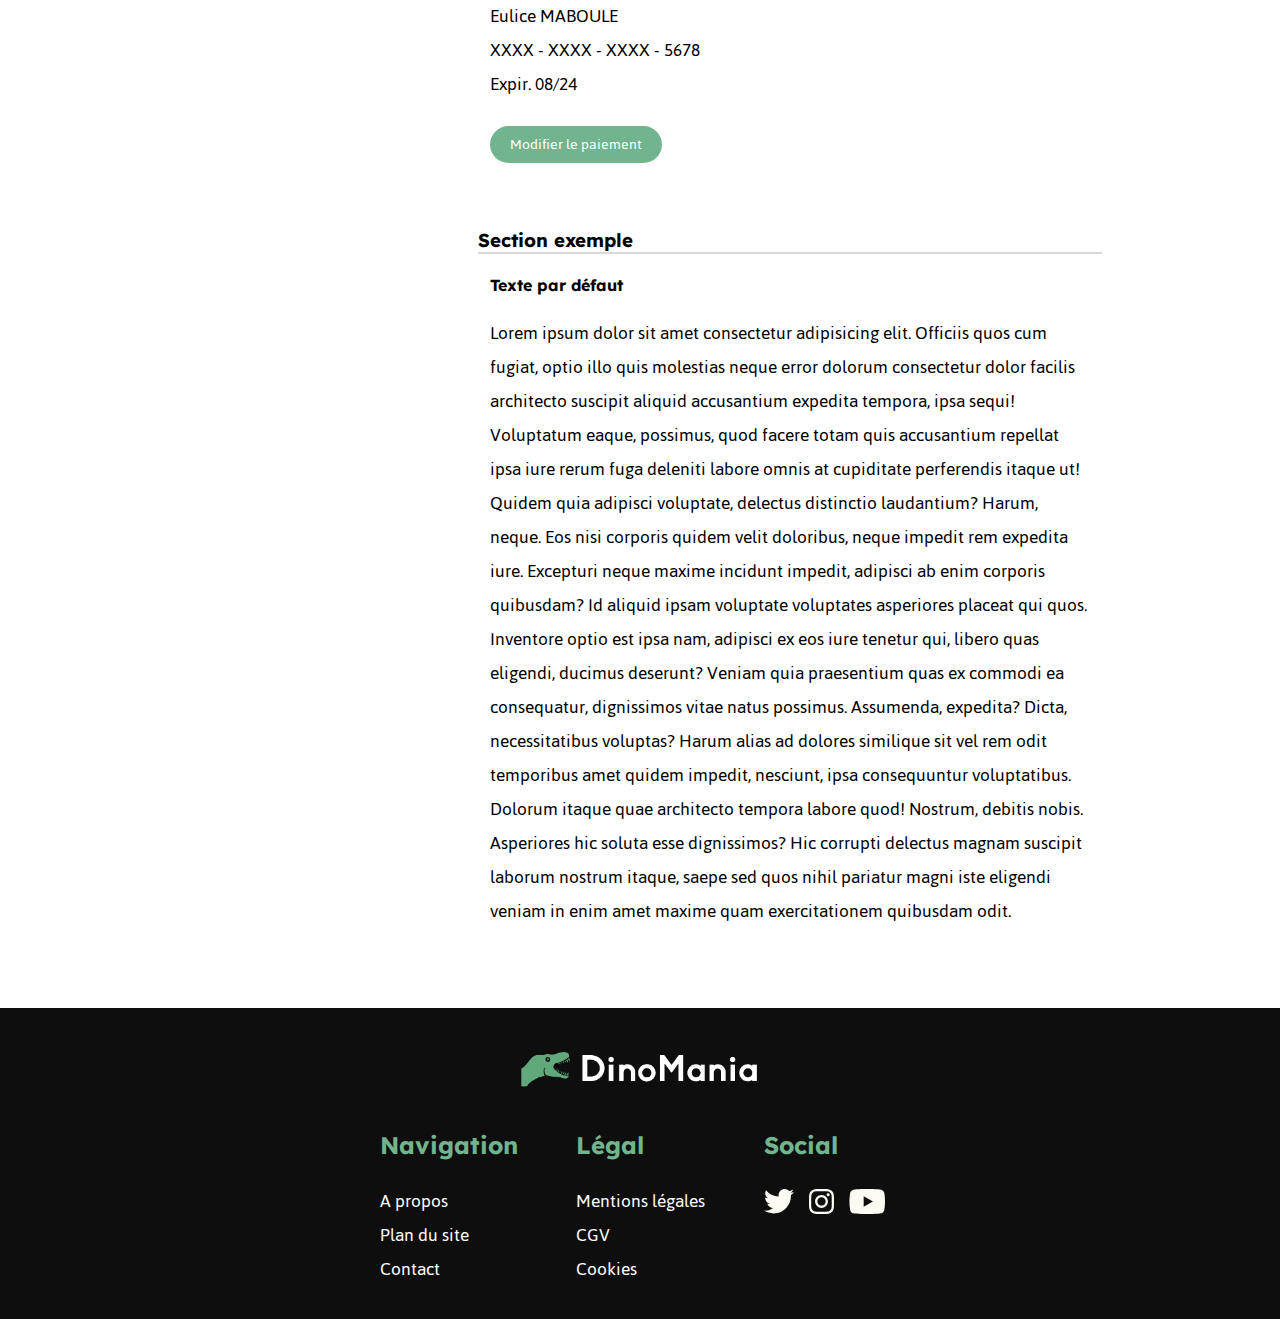
==== commit e4b5d95d: "Updated links" ====
--- a/account.html
+++ b/account.html
@@ -25,7 +25,7 @@
             </ul>
             <hr>
             <ul class="navItems" role="list">
-                <li><a href="index.html">Déconnexion</a></li>
+                <li><a href="./index.html">Déconnexion</a></li>
             </ul>
         </div>
 
--- a/styles.css
+++ b/styles.css
@@ -6,7 +6,7 @@
     padding: 0;
     margin: 0;
     box-sizing: border-box;
-    /* height: 100vh; */
+    /* min-height: 100vh; */
 }
 
 h1, h2, h3, h4 {
@@ -168,6 +168,7 @@
     border-radius: 20px;
     background-color: hsla(0, 0%, 85%, 0.2);
     transition: 0, 4ms;
+    transform: scale(105%);
 }
 
 @media screen and (max-width: 800px) {
@@ -203,6 +204,7 @@
 }
 
 .mainFooterBlock h3 {
+    color: #71B48D;
     font-size: x-large;
 }
 
@@ -225,7 +227,8 @@
     height: 100%;
     display: flex;
     justify-content: center;
-    align-items: start; 
+    align-items: start;
+    flex-wrap: nowrap; 
 }
 
 .mainFooterBlock {
@@ -300,6 +303,8 @@
 .lightButton:hover {
     color: black;
     background-color: white;
+    transform: scale(110%);
+    transition: 0.5ms;
 }
 
 .editButton {
@@ -362,6 +367,11 @@
     height: 300px;
     width: auto;
     position: relative;
+}
+
+.productContainer:hover {
+    transform: scale(105%);
+    transition: 1ms;
 }
 
 .productImage {
